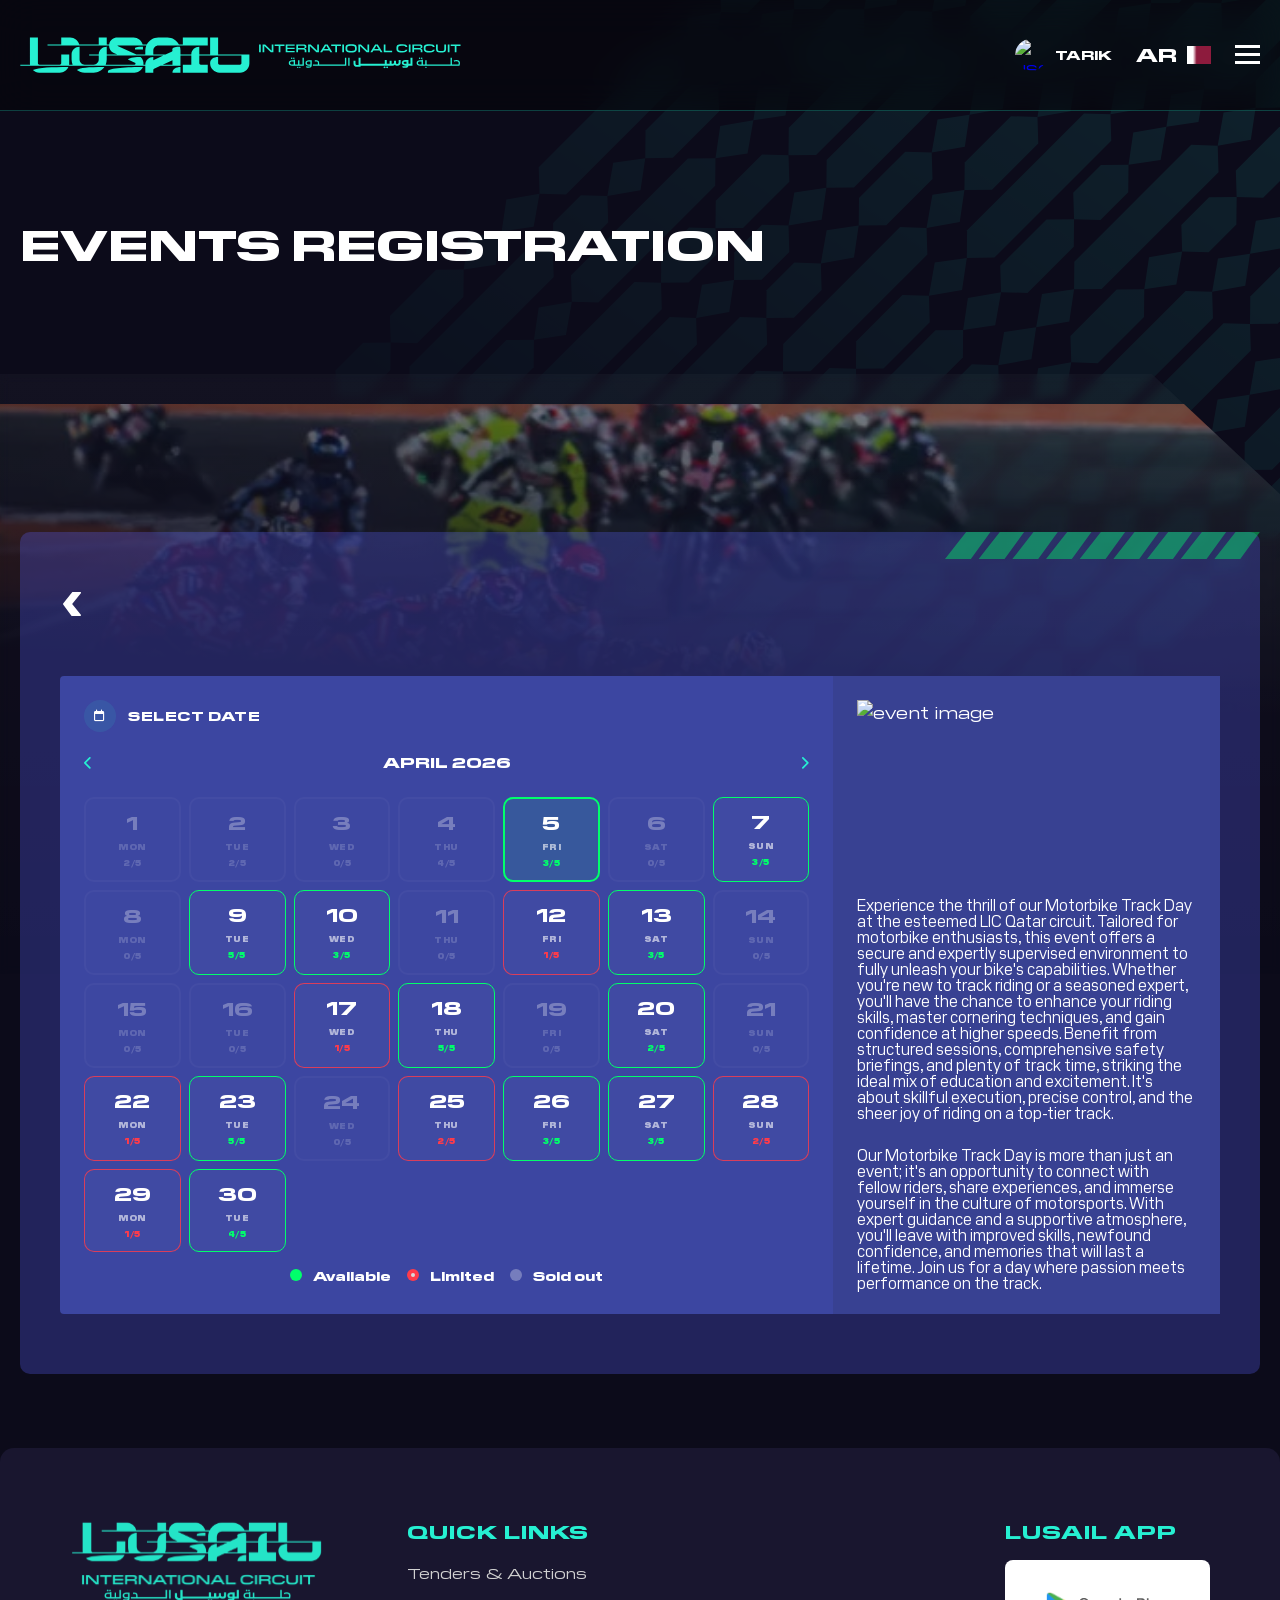
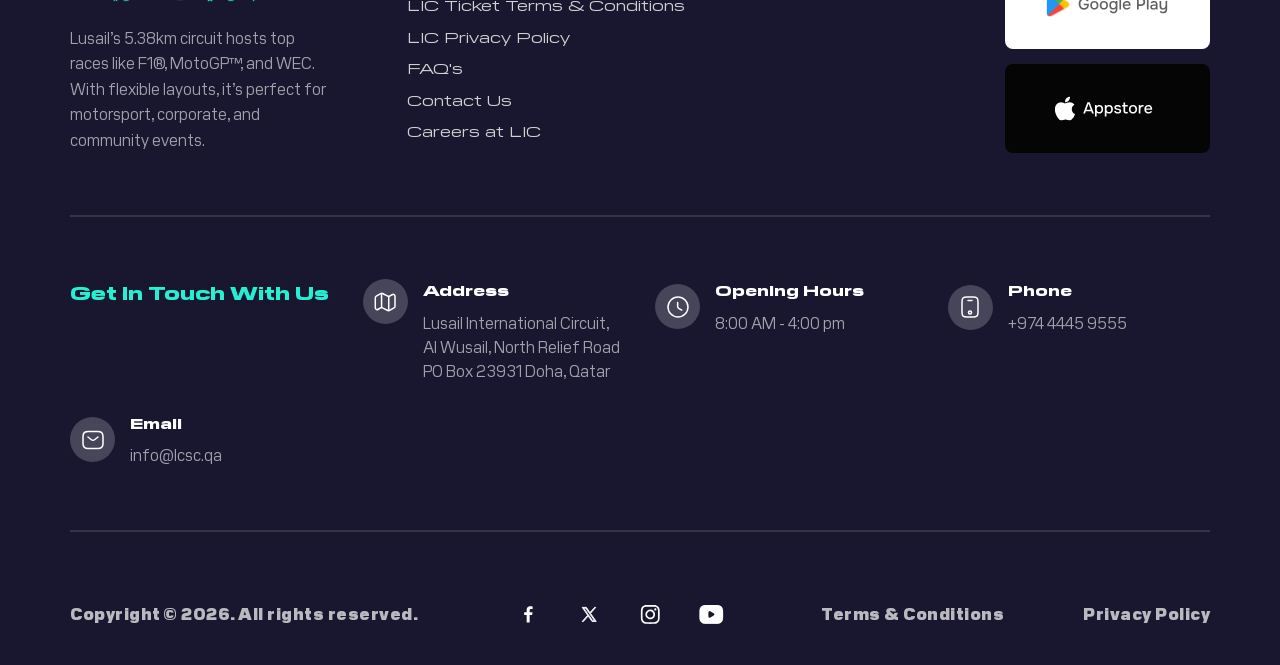
==== pages/calendar.html @ 148191df "Initial commit" ====
<!doctype html>
<html lang="en">
  <head>
    <meta charset="UTF-8" />
    <meta name="viewport" content="width=device-width, initial-scale=1.0" />
    <title>calendar</title>

    <link rel="icon" type="image/x-icon" href="../assets/images/favicon.png" />

    <link rel="stylesheet" href="../css/main.css" />
    <link rel="stylesheet" href="../css/pages/calendar.css" />
    <link rel="stylesheet" href="../assets/icons/css/all.min.css" />
  </head>

  <body class="home">
    <div id="header-container"></div>

    <section>
      <div class="bg-right-img">
        <div class="container">
          <h1>EVENTS REGISTRATION</h1>
        </div>
      </div>
    </section>

    <section class="main-section">
      <div class="racing-banner">
        <img src="../assets/images/hero-img-1.svg" alt="hero" />
      </div>

      <div class="container up-side">
        <section id="step-3" class="step-event active">
          <div class="card-base card-base-main">
            <img
              src="../assets/images/corner-arrow.svg"
              class="top-right"
              alt="arrow" />

            <!-- BACK -->
            <button
              class="back-nav"
              type="button"
              onclick="window.location.href = 'sessions.html'">
              <svg
                xmlns="http://www.w3.org/2000/svg"
                width="24"
                height="24"
                viewBox="0 0 24 24"
                fill="none">
                <path
                  d="M21 0.45C20.85 0.15 20.55 0 20.25 0H12.75C12.45 0 12.3 0.15 12.15 0.3L3.15 11.55C3 11.85 3 12.15 3.15 12.45L11.4 23.7C11.55 23.85 11.7 24 12 24H20.25C20.55 24 20.85 23.85 21 23.55C21 23.25 21 22.95 20.85 22.8L12.15 12L20.85 1.2C21 1.05 21 0.9 21 0.75V0.45Z"
                  fill="currentColor" />
              </svg>
              <span id="selectedEventTitleStep3Nav"></span>
            </button>

            <div class="lk-calendar-layout">
              <!-- LEFT SIDE -->
              <div class="lk-calendar-box">
                <div class="lk-header">
                  <div class="lk-select">
                    <div class="ik-icon">
                      <i class="fa-regular fa-calendar"></i>
                    </div>
                    <span>SELECT DATE</span>
                  </div>

                  <div class="lk-month">
                    <span class="lk-prev"
                      ><svg
                        xmlns="http://www.w3.org/2000/svg"
                        width="7"
                        height="12"
                        viewBox="0 0 7 12"
                        fill="none">
                        <path
                          d="M5.83325 10.834L0.833252 5.83398L5.83325 0.833984"
                          stroke="#26F0D2"
                          stroke-width="1.66667"
                          stroke-linecap="round"
                          stroke-linejoin="round" /></svg
                    ></span>
                    <h4>APRIL 2026</h4>
                    <span class="lk-next">
                      <svg
                        xmlns="http://www.w3.org/2000/svg"
                        width="7"
                        height="12"
                        viewBox="0 0 7 12"
                        fill="none">
                        <path
                          d="M0.833252 10.834L5.83325 5.83398L0.833252 0.833984"
                          stroke="#26F0D2"
                          stroke-width="1.66667"
                          stroke-linecap="round"
                          stroke-linejoin="round" />
                      </svg>
                    </span>
                  </div>
                </div>

                <!-- ============================= -->
                <!-- DAYS GRID (FIXED VERSION) -->
                <!-- ============================= -->
                <div class="lk-grid">
                  <!-- WEEK 1 -->
                  <div
                    class="lk-day lk-disabled"
                    data-date="1 MON"
                    onclick="goToSlot(this)"
                    >1<small>MON</small><span>2/5</span></div
                  >
                  <div
                    class="lk-day lk-disabled"
                    data-date="2 TUE"
                    onclick="goToSlot(this)"
                    >2<small>TUE</small><span>2/5</span></div
                  >
                  <div
                    class="lk-day lk-disabled"
                    data-date="3 WED"
                    onclick="goToSlot(this)"
                    >3<small>WED</small><span>0/5</span></div
                  >
                  <div
                    class="lk-day lk-disabled"
                    data-date="4 THU"
                    onclick="goToSlot(this)"
                    >4<small>THU</small><span>4/5</span></div
                  >

                  <div
                    class="lk-day lk-available lk-active"
                    data-date="5 FRI"
                    onclick="goToSlot(this)"
                    >5<small>FRI</small><span>3/5</span></div
                  >

                  <div
                    class="lk-day lk-disabled"
                    data-date="6 SAT"
                    onclick="goToSlot(this)"
                    >6<small>SAT</small><span>0/5</span></div
                  >
                  <div
                    class="lk-day lk-available"
                    data-date="7 SUN"
                    onclick="goToSlot(this)"
                    >7<small>SUN</small><span>3/5</span></div
                  >

                  <!-- WEEK 2 -->
                  <div
                    class="lk-day lk-disabled"
                    data-date="8 MON"
                    onclick="goToSlot(this)"
                    >8<small>MON</small><span>0/5</span></div
                  >
                  <div
                    class="lk-day lk-available"
                    data-date="9 TUE"
                    onclick="goToSlot(this)"
                    >9<small>TUE</small><span>5/5</span></div
                  >
                  <div
                    class="lk-day lk-available"
                    data-date="10 WED"
                    onclick="goToSlot(this)"
                    >10<small>WED</small><span>3/5</span></div
                  >
                  <div
                    class="lk-day lk-disabled"
                    data-date="11 THU"
                    onclick="goToSlot(this)"
                    >11<small>THU</small><span>0/5</span></div
                  >
                  <div
                    class="lk-day lk-limited"
                    data-date="12 FRI"
                    onclick="goToSlot(this)"
                    >12<small>FRI</small><span>1/5</span></div
                  >
                  <div
                    class="lk-day lk-available"
                    data-date="13 SAT"
                    onclick="goToSlot(this)"
                    >13<small>SAT</small><span>3/5</span></div
                  >
                  <div
                    class="lk-day lk-disabled"
                    data-date="14 SUN"
                    onclick="goToSlot(this)"
                    >14<small>SUN</small><span>0/5</span></div
                  >

                  <!-- WEEK 3 -->
                  <div
                    class="lk-day lk-disabled"
                    data-date="15 MON"
                    onclick="goToSlot(this)"
                    >15<small>MON</small><span>0/5</span></div
                  >
                  <div
                    class="lk-day lk-disabled"
                    data-date="16 TUE"
                    onclick="goToSlot(this)"
                    >16<small>TUE</small><span>0/5</span></div
                  >
                  <div
                    class="lk-day lk-limited"
                    data-date="17 WED"
                    onclick="goToSlot(this)"
                    >17<small>WED</small><span>1/5</span></div
                  >
                  <div
                    class="lk-day lk-available"
                    data-date="18 THU"
                    onclick="goToSlot(this)"
                    >18<small>THU</small><span>5/5</span></div
                  >
                  <div
                    class="lk-day lk-disabled"
                    data-date="19 FRI"
                    onclick="goToSlot(this)"
                    >19<small>FRI</small><span>0/5</span></div
                  >
                  <div
                    class="lk-day lk-available"
                    data-date="20 SAT"
                    onclick="goToSlot(this)"
                    >20<small>SAT</small><span>2/5</span></div
                  >
                  <div
                    class="lk-day lk-disabled"
                    data-date="21 SUN"
                    onclick="goToSlot(this)"
                    >21<small>SUN</small><span>0/5</span></div
                  >

                  <!-- WEEK 4 -->
                  <div
                    class="lk-day lk-limited"
                    data-date="22 MON"
                    onclick="goToSlot(this)"
                    >22<small>MON</small><span>1/5</span></div
                  >
                  <div
                    class="lk-day lk-available"
                    data-date="23 TUE"
                    onclick="goToSlot(this)"
                    >23<small>TUE</small><span>5/5</span></div
                  >
                  <div
                    class="lk-day lk-disabled"
                    data-date="24 WED"
                    onclick="goToSlot(this)"
                    >24<small>WED</small><span>0/5</span></div
                  >
                  <div
                    class="lk-day lk-limited"
                    data-date="25 THU"
                    onclick="goToSlot(this)"
                    >25<small>THU</small><span>2/5</span></div
                  >
                  <div
                    class="lk-day lk-available"
                    data-date="26 FRI"
                    onclick="goToSlot(this)"
                    >26<small>FRI</small><span>3/5</span></div
                  >
                  <div
                    class="lk-day lk-available"
                    data-date="27 SAT"
                    onclick="goToSlot(this)"
                    >27<small>SAT</small><span>3/5</span></div
                  >
                  <div
                    class="lk-day lk-limited"
                    data-date="28 SUN"
                    onclick="goToSlot(this)"
                    >28<small>SUN</small><span>2/5</span></div
                  >

                  <!-- WEEK 5 -->
                  <div
                    class="lk-day lk-limited"
                    data-date="29 MON"
                    onclick="goToSlot(this)"
                    >29<small>MON</small><span>1/5</span></div
                  >
                  <div
                    class="lk-day lk-available"
                    data-date="30 TUE"
                    onclick="goToSlot(this)"
                    >30<small>TUE</small><span>4/5</span></div
                  >
                </div>
                <div class="lk-legend">
                  <span><i class="lk-dot lk-green"></i> Available</span>
                  <span><i class="lk-dot lk-red"></i> Limited</span>
                  <span><i class="lk-dot lk-gray"></i> Sold out</span>
                </div>
              </div>

              <!-- RIGHT SIDE -->
              <div class="lk-sidebar-info">
                <div class="idk-img">
                  <img id="selectedEventImgStep3" src="" alt="event image" />
                </div>

                <h3 id="selectedEventTitleStep3"></h3>

                <p>
                  Experience the thrill of our Motorbike Track Day at the
                  esteemed LIC Qatar circuit. Tailored for motorbike
                  enthusiasts, this event offers a secure and expertly
                  supervised environment to fully unleash your bike's
                  capabilities. Whether you're new to track riding or a seasoned
                  expert, you'll have the chance to enhance your riding skills,
                  master cornering techniques, and gain confidence at higher
                  speeds. Benefit from structured sessions, comprehensive safety
                  briefings, and plenty of track time, striking the ideal mix of
                  education and excitement. It's about skillful execution,
                  precise control, and the sheer joy of riding on a top-tier
                  track.
                </p>
                <br />
                <p>
                  Our Motorbike Track Day is more than just an event; it's an
                  opportunity to connect with fellow riders, share experiences,
                  and immerse yourself in the culture of motorsports. With
                  expert guidance and a supportive atmosphere, you'll leave with
                  improved skills, newfound confidence, and memories that will
                  last a lifetime. Join us for a day where passion meets
                  performance on the track.
                </p>
              </div>
            </div>
          </div>
        </section>
      </div>
    </section>

    <div id="footer-container"></div>

    <script src="../js/main.js"></script>
    <script src="../js/components/stepform.js"></script>
  </body>
</html>
---- css/main.css ----
@import url("../css/components/header.css");
@import url("../css/components/button.css");
@import url("../css/components/footer.css");
@import url("../css/pages/login.css");
@import url("../css/pages/register.css");
@import url("../css/pages/support.css");
@import url("../css/pages/forgot-password.css");

/* =============================
   RESET
============================= */
*,
*::before,
*::after {
  margin: 0;
  padding: 0;
  box-sizing: border-box;
}

/* =============================
   ROOT VARIABLES
============================= */
:root {
  /* Colors */
  --color-primary: #26f0d2;
  --color-primary-hover: #26f0d240;
  --color-bg: #0c0b1a;
  --color-white: #ffffff;
  /* Fonts */
  --font-main: "Arial", sans-serif;
  /* Spacing */
  --spacing-xs: 4px;
  --spacing-sm: 8px;
  --spacing-md: 15px;
  --spacing-lg: 20px;
  --spacing-xl: 32px;
  /* Borders */
  --border-radius: 3px;
  /* Direction */
  --direction: ltr;
  --text-align: left;
}

::selection {
  background: var(--color-primary);
  color: var(--color-white);
}

/* =============================
   RTL SUPPORT
============================= */
[dir="rtl"] {
  --direction: rtl;
  --text-align: right;
}

/* =============================
   FONTS
============================= */
/* Pilat Extended Fonts */
@font-face {
  font-family: "Pilat Extended";
  src:
    url("../assets/fonts/PilatExtended-Thin.woff2") format("woff2"),
    url("../assets/fonts/PilatExtended-Thin.woff") format("woff"),
    url("../assets/fonts/PilatExtended-Thin.ttf") format("truetype");
  font-weight: 100;
  font-style: normal;
  font-display: swap;
}

@font-face {
  font-family: "Pilat Extended";
  src:
    url("../assets/fonts/PilatExtended-Light.woff2") format("woff2"),
    url("../assets/fonts/PilatExtended-Light.woff") format("woff"),
    url("../assets/fonts/PilatExtended-Light.ttf") format("truetype");
  font-weight: 300;
  font-style: normal;
  font-display: swap;
}

@font-face {
  font-family: "Pilat Extended";
  src:
    url("../assets/fonts/PilatExtended-Regular.woff2") format("woff2"),
    url("../assets/fonts/PilatExtended-Regular.woff") format("woff"),
    url("../assets/fonts/PilatExtended-Regular.ttf") format("truetype");
  font-weight: 400;
  font-style: normal;
  font-display: swap;
}

@font-face {
  font-family: "Pilat Extended";
  src:
    url("../assets/fonts/PilatExtended-DemiBold.woff2") format("woff2"),
    url("../assets/fonts/PilatExtended-DemiBold.woff") format("woff"),
    url("../assets/fonts/PilatExtended-DemiBold.ttf") format("truetype");
  font-weight: 600;
  font-style: normal;
  font-display: swap;
}

@font-face {
  font-family: "Pilat Extended";
  src:
    url("../assets/fonts/PilatExtended-Bold.woff2") format("woff2"),
    url("../assets/fonts/PilatExtended-Bold.woff") format("woff"),
    url("../assets/fonts/PilatExtended-Bold.ttf") format("truetype");
  font-weight: 700;
  font-style: normal;
  font-display: swap;
}

@font-face {
  font-family: "Pilat Extended";
  src:
    url("../assets/fonts/PilatExtended-Heavy.woff2") format("woff2"),
    url("../assets/fonts/PilatExtended-Heavy.woff") format("woff"),
    url("../assets/fonts/PilatExtended-Heavy.ttf") format("truetype");
  font-weight: 900;
  font-style: normal;
  font-display: swap;
}

/* Pilat Fonts */
@font-face {
  font-family: "Pilat";
  src:
    url("../assets/fonts/Pilat-Thin.woff2") format("woff2"),
    url("../assets/fonts/Pilat-Thin.woff") format("woff"),
    url("../assets/fonts/Pilat-Thin.ttf") format("truetype");
  font-weight: 100;
  font-style: normal;
  font-display: swap;
}

@font-face {
  font-family: "Pilat";
  src:
    url("../assets/fonts/Pilat-Regular.woff2") format("woff2"),
    url("../assets/fonts/Pilat-Regular.woff") format("woff"),
    url("../assets/fonts/Pilat-Regular.ttf") format("truetype");
  font-weight: 400;
  font-style: normal;
  font-display: swap;
}

@font-face {
  font-family: "Pilat";
  src:
    url("../assets/fonts/Pilat-DemiBold.woff2") format("woff2"),
    url("../assets/fonts/Pilat-DemiBold.woff") format("woff"),
    url("../assets/fonts/Pilat-DemiBold.ttf") format("truetype");
  font-weight: 600;
  font-style: normal;
  font-display: swap;
}

@font-face {
  font-family: "Pilat";
  src:
    url("../assets/fonts/Pilat-Bold.woff2") format("woff2"),
    url("../assets/fonts/Pilat-Bold.woff") format("woff"),
    url("../assets/fonts/Pilat-Bold.ttf") format("truetype");
  font-weight: 700;
  font-style: normal;
  font-display: swap;
}

@font-face {
  font-family: "Pilat";
  src:
    url("../assets/fonts/Pilat-Black.woff2") format("woff2"),
    url("../assets/fonts/Pilat-Black.woff") format("woff"),
    url("../assets/fonts/Pilat-Black.ttf") format("truetype");
  font-weight: 900;
  font-style: normal;
  font-display: swap;
}

/* 29LT Bukra Fonts */
@font-face {
  font-family: "29LT Bukra";
  src:
    url("../assets/fonts/29LTBukra-Regular.woff2") format("woff2"),
    url("../assets/fonts/29LTBukra-Regular.woff") format("woff"),
    url("../assets/fonts/29LTBukra-Regular.ttf") format("truetype");
  font-weight: 400;
  font-style: normal;
  font-display: swap;
}

@font-face {
  font-family: "29LT Bukra";
  src:
    url("../assets/fonts/29LTBukra-Bold.woff2") format("woff2"),
    url("../assets/fonts/29LTBukra-Bold.woff") format("woff"),
    url("../assets/fonts/29LTBukra-Bold.ttf") format("truetype");
  font-weight: 700;
  font-style: normal;
  font-display: swap;
}

/* =============================
   BASE STYLES
============================= */
body {
  background-color: var(--color-bg);
  color: var(--color-white);
  font-family: "Pilat Extended", "Pilat", "29LT Bukra", var(--font-main);
  direction: var(--direction);
  text-align: var(--text-align);
  line-height: 1.6;
}

h1,
h2,
h3,
h4,
h5,
h6 {
  font-family: "Pilat Extended", "Pilat", var(--font-main);
  font-weight: 700;
  color: var(--color-white);
}

a {
  text-decoration: none;
  transition: color 0.3s;
}

ul,
ol {
  list-style: none;
}

select,
textarea,
input {
  border: none;
  outline: none;
  font-family: "Pilat", var(--font-main);
}

button {
  font-family: "Pilat Extended", "Pilat", var(--font-main);
  border: none;
  background: transparent;
}

img {
  display: block;
  object-fit: cover;
  width: 100%;
}

.container {
  max-width: 1440px;
  margin: 0 auto;
  width: 100%;
  padding: 0 20px;
}

/* =========================
   HERO SECTION
========================= */
.bg-right-img {
  background-image: url("../assets/images/frame-2.svg");
  background-repeat: no-repeat;
  background-position: top right;
  background-size: contain;
  width: 100%;
  height: 700px;
  position: relative;
}

.bg-right-img .container {
  position: relative;
  height: 100%;
}

.bg-right-img .container h1 {
  font-size: 42px;
  font-weight: 900;
  color: var(--color-white);
  text-transform: uppercase;
  position: absolute;
  top: 30%;
  max-width: 1000px;
}

/* =========================
   MAIN SECTION & BANNER
========================= */
.main-section {
  margin-top: -326px;
}

/* =========================

RACING BANNER

========================= */
.racing-banner {
  position: relative;
  background: linear-gradient(180deg,
      rgba(255, 255, 255, 0.03) 0%,
      rgba(255, 255, 255, 0) 100%);
  backdrop-filter: blur(5px);
  height: 600px;
  padding: 30px 0 0 0;
  clip-path: polygon(90% 0, 100% 20%, 100% 60%, 100% 100%, 0 100%, 0% 60%, 0 0);
  overflow: hidden;
}

.racing-banner img {
  width: 100%;
  height: 100%;
  object-fit: cover;
  display: block;
}

.container.up-side {
  margin-top: -490px;
  position: relative;
  z-index: 10;
}

/* =========================
   base CARD (Glassmorphism)
========================= */
.card-base {
  background: #5c61fa33;
  border-radius: 10px;
  padding: 60px 40px;
  margin: 48px 0 74px 0;
}

.card-base h2 {
  font-size: 32px;
  font-weight: 800;
  line-height: 40px;
  text-transform: uppercase;
  margin: 0 0 12px 0;
  letter-spacing: 1px;
}

.card-base p {
  font-size: 18px;
  font-weight: 400;
  line-height: 26px;
  color: #ffffff;
  opacity: 70%;
  font-family: "Pilat", sans-serif;
}

.submission-form {
  margin: 14px 0 11px 0;
}

.form-grid {
  display: grid;
  grid-template-columns: repeat(1, 1fr);
  gap: 16px;
}

.form-grid-2 {
  gap: 40px 16px !important;
}

.form-group {
  display: flex;
  flex-direction: column;
  gap: 12px;
  width: -webkit-fill-available;
}

label {
  text-align: start;
  font-size: 16px;
  line-height: 20px;
  font-weight: 400;
  color: #f5f5f5;
  font-family: "Pilat", var(--font-main);
}

.form-grid-3 .select-trigger,
.phone-input-group input,
.form-group input {
  background-color: #32335a;
  padding: 16px;
  color: var(--color-white);
  font-size: 16px;
  font-weight: 400;
  line-height: 20px;
  width: 100%;
  border: 1px solid transparent;
  min-height: 54px;
  max-height: 54px;
  height: 54px;
}

.form-grid-3 .select-trigger {
  justify-content: space-between;
}

.form-grid-3 i {
  color: var(--color-primary);
  font-size: 18px;
}

.select-trigger span {
  color: #adadbc;
}

.custom-select.has-value .prefix-text {
  color: var(--color-white);
}

.form-group input:focus {
  outline: none !important;
  border-color: #01ff6a;
}

.phone-input-group {
  display: flex;
  overflow: hidden;
  border: 1px solid transparent;
  background-color: #32335a;
  transition: border-color 0.3s;
  min-height: 54px;
  max-height: 54px;
  height: 54px;
}

.password-wrapper {
  position: relative;
  display: flex;
  align-items: center;
}

.number-wrapper input,
.password-wrapper input {
  width: 100%;
  padding-right: 40px;
}

.number-wrapper {
  position: relative;
  flex: 1;
}

.toggle-phone {
  position: absolute;
  right: 16px;
  top: 50%;
  transform: translateY(-50%);
  cursor: pointer;
  color: #17ac66;
  font-size: 18px;
}

.toggle-phone,
.toggle-password {
  position: absolute;
  right: 16px;
  font-size: 18px;
  cursor: pointer;
}

.phone-input-group input {
  padding-left: 4px !important;
}

.phone-input-group:focus-within {
  border-color: #01ff6a;
}

.phone-input-group input {
  border: none;
}

.custom-select {
  position: relative;
  background: #ffffff33;
  border-radius: 4px;
  display: flex;
  margin: 7px 16px 7px 8px;
}

.prefix-flag img {
  width: 24px;
  height: 18px;
  display: block;
  border: 1px solid #cecece;
}

.select-trigger {
  font-size: 16px;
  font-weight: 400;
  line-height: 20px;
  padding: 10px 16px;
  color: var(--color-white);
  display: flex;
  align-items: center;
  gap: 14px;
  width: 100%;
  pointer-events: none;
  font-family: "Pilat", var(--font-main);
}

.chevron {
  width: 12px;
  height: 12px;
  stroke: #a0a0ab;
  stroke-width: 3;
  transition:
    transform 0.3s ease,
    stroke 0.3s ease;
}

.custom-select.focus .chevron {
  transform: rotate(180deg);
  stroke: #00ffcc;
}

.custom-select select {
  position: absolute;
  top: 0;
  left: 0;
  width: 100%;
  height: 100%;
  opacity: 0;
  cursor: pointer;
  z-index: 2;
}

.phone-input-group input:focus {
  outline: none;
}

.form-group input::placeholder {
  color: #adadbc;
}

.forgot-link {
  font-size: 16px;
  font-weight: 400;
  line-height: 22px;
  color: var(--color-primary);
  font-family: "Pilat", sans-serif;
  transition: all 0.3s ease;
  width: fit-content;
}

.forgot-link:hover {
  text-decoration: underline;
}

.signup-text {
  margin: 29px 0 0 0;
  text-align: center;
  font-size: 16px;
  font-weight: 400;
  line-height: 20px;
  letter-spacing: 0.6%;
  color: #ffffff;
  font-family: "Pilat", sans-serif;
}

.signup-text a {
  font-weight: 800;
  color: var(--color-primary);
  letter-spacing: 0.6%;
  text-decoration: underline;
  transition: all 0.3s ease;
}

input.error {
  border: 1px solid red !important;
  box-shadow: 0 0 0 2px rgba(255, 0, 0, 0.15);
}

.flex-main {
  display: flex;
  width: 100%;
  gap: 16px;
  align-items: end;
}

.form-grid-3 .custom-select {
  margin: 0;
}

/* Radio Group */
.radio-group {
  display: flex;
  align-items: center;
  gap: 16px;
  color: #fff;
}

.radio-item {
  display: flex;
  align-items: center;
  gap: 8px;
  cursor: pointer;
  font-size: 16px;
  font-weight: 400;
}

.radio-item input {
  display: none;
}

/* Custom Radio */
.custom-radio {
  width: 18px;
  height: 18px;
  border: 1.5px solid #00e6b8;
  border-radius: 50%;
  position: relative;
}

.radio-item input:checked+.custom-radio::after {
  content: "";
  width: 10px;
  height: 10px;
  background: #00e6b8;
  border-radius: 50%;
  position: absolute;
  top: 50%;
  left: 50%;
  transform: translate(-50%, -50%);
}

.or-text {
  color: var(--color-white);
  font-size: 16px;
  font-family: "Pilat", var(--font-main);
}

.card-base-main {
  position: relative;
  background: #5c61fa4a !important;
}

/* Step Control */
.step-event {
  display: none;
  animation: fadeIn 0.4s ease;
}

.step-event.active {
  display: block;
}

@keyframes fadeIn {
  from {
    opacity: 0;
    transform: translateY(10px);
  }

  to {
    opacity: 1;
    transform: translateY(0);
  }
}

.back-nav {
  display: flex;
  align-items: center;
  gap: 16px;
  font-size: 32px;
  color: #ffffff;
  font-weight: 800;
  transition: all 0.3s ease;
  cursor: pointer;
}

.event-info .cyan-text {
  font-size: 16px;
  font-weight: 800;
  letter-spacing: 0.9%;
  color: var(--color-primary);
  opacity: unset;
}

.event-info .btn-container {
  margin: 16px 0 0 0;
}



/* STEP 1 */
.tabs {
  border-bottom: 1px solid #ffffff1a;
  margin: 36px 0 48px 0;
  width: 84%;
}

.tab-btn {
  display: inline-flex;
  align-items: center;
  gap: 8px;
  font-size: 16px;
  font-weight: 800;
  color: #ffffffcc;
  line-height: 16px;
  padding: 8px 20px;
  cursor: pointer;
}

.tab-btn.active {
  color: #26f0d2;
  border-bottom: 2px solid #26f0d2;
}

.event-grid-main {
  display: grid;
  grid-template-columns: repeat(auto-fit, minmax(400px, 1fr));
  gap: 48px 30px;
}

.event-grid-main[hidden] {
  display: none !important;
}

.event-item-card {
  border-radius: 3px;
  overflow: hidden;
  position: relative;
  height: 350px;
}

.event-img {
  height: 100%;
  background-size: cover;
  background-position: center;
  position: relative;
}

/* 🔥 Gradient overlay */
.event-img::after {
  content: "";
  position: absolute;
  inset: 0;
  background: linear-gradient(180.2deg,
      rgba(0, 0, 0, 0) 35.41%,
      rgba(0, 0, 0, 0.9) 75.55%);
  pointer-events: none;
}

.event-info {
  position: absolute;
  bottom: 0;
  left: 0;
  right: 0;
  z-index: 2;
  padding: 0 24px 24px 24px;
}

.step-event h3 {
  font-size: 24px;
  font-weight: 800;
  color: #ffffff;
  margin: 0 0 24px 0;
  letter-spacing: 0.6px;
  font-family: "Pilat", var(--font-main);
}
.top-right {
    width: max-content;
    position: absolute;
    top: 0;
    right: 0;
}

/* MODAL */
.modal-overlay {
  position: fixed;
  top: 0;
  left: 0;
  width: 100%;
  height: 100%;
  background: rgba(0, 0, 0, 0.85);
  display: none;
  align-items: center;
  justify-content: center;
  z-index: 999;
}

.modal-content {
  background: #252a50;
  padding: 40px;
  border-radius: 20px;
  text-align: center;
  max-width: 450px;
  position: relative;
}

/* =========================
   RESPONSIVE QUERIES
========================= */
@media (max-width: 1024px) {
  .container {
    padding: 0 30px;
  }

  .login-card {
    padding: 30px;
  }
}

@media (max-width: 768px) {
  .event-grid-main {
    grid-template-columns: repeat(1, 1fr);
  }

  .container.up-side {
    margin-top: -300px;
  }

  .bg-right-img .container h1 {
    font-size: 30px;
    top: 50%;
  }

  .step-event h3,
  .back-nav,
  .card-base h2 {
    font-size: 30px;
  }

  .bg-right-img {
    height: 320px;
  }

  .main-section {
    margin-top: -60px;
  }

  .racing-banner {
    height: 350px;
  }

  .login-card {
    width: 90%;
  }

  .hero-img-wrapper {
    margin-top: 40px;
  }

  .back-nav svg {
    height: 18px;
    width: 18px;
  }

  .flex-main {
    flex-direction: column;
  }
}

@media (max-width: 600px) {
  .container {
    padding: 0 20px;
  }

  .bg-right-img .container h1 {
    font-size: 20px;
    width: 90%;
  }

  .step-event h3,
  .back-nav {
    font-size: 20px;
  }

  .main-section {
    margin-top: -80px;
  }

  .card-base {
    padding: 30px;
  }

  .card-base h2 {
    font-size: 20px;
    line-height: 26px;
  }

  .tabs {
    width: 100%;
  }

  .card-base p {
    font-size: 16px;
  }

  .select-trigger {
    padding: 10px;
  }
}

@media (max-width: 360px) {
  .card-base {
    padding: 30px 20px;
  }

  .tab-btn {
    font-size: 14px;
  }

  .event-info {
    padding: 0 15px 15px 15px;
  }

  .event-info .btn-container {
    width: 200px;
  }
}
---- css/pages/calendar.css ----
.lk-calendar-layout {
  display: grid;
  grid-template-columns: 2fr 1fr;
  margin-top: 60px;
  background: #3c46a1;
  border-radius: 4px;
}
.lk-calendar-box {
  padding: 24px;
}
.lk-select {
  display: flex;
  align-items: center;
  gap: 12px;
  font-size: 12px;
  color: #ffffff;
  font-weight: 800;
  line-height: 16px;
  letter-spacing: 0.6px;
}

.lk-month h4 {
  font-weight: 800;
  font-size: 14px;
  line-height: 20px;
  color: var(--color-white);
}

.ik-icon {
  height: 32px;
  width: 32px;
  background: #26f0d21a;
  border-radius: 50%;
  display: flex;
  align-items: center;
  justify-content: center;
}

.lk-month {
  display: flex;
  justify-content: space-between;
  align-items: center;
  margin: 16px 0;
}

.lk-month span {
  cursor: pointer;
  color: #6ce4ff;
  font-size: 18px;
}

.lk-grid {
  margin-top: 20px;
  display: grid;
  grid-template-columns: repeat(7, 1fr);
  gap: 8px;
}

.lk-day {
  display: flex;
  flex-direction: column;
  gap: 3px;
  padding: 10px;
  border-radius: 10px;
  text-align: center;
  cursor: pointer;
  border: 2px solid #ffffff1a;
  background: #404aa3;
  font-size: 18px;
  font-weight: 800;
  line-height: 28px;
  color: #ffffff;
}

.lk-day span,
.lk-day small {
  font-weight: 800;
  font-size: 9px;
  line-height: 13.5px;
  letter-spacing: 0.45px;
  text-align: center;
  font-family: "Pilat", var(--font-main);
  color: #ffffff99;
}

.lk-available {
  border: 1px solid #01ff6b !important;
}

.lk-available span {
  color: #00ff6b;
}

.lk-limited {
  border: 1px solid #ff3b4acc;
}

.lk-limited span {
  color: #ff3b4a;
}

.lk-disabled {
  opacity: 0.3;
  cursor: not-allowed;
}

.lk-active {
  border-width: 2px !important;
}

.lk-available.lk-active {
  background-color: #37589c;
}

.lk-available.lk-active {
  background-color: #37589c;
}

.lk-limited.lk-active {
  background-color: #ff3b4a10;
}

.lk-sidebar-info {
  background: #384192;
  padding: 24px;
}

.idk-img {
  height: 172px;
}

/* LEGEND */
.lk-legend {
  margin-top: 16px;
  display: flex;
  gap: 16px;
  font-size: 12px;
  justify-content: center;
  font-weight: 800;
  line-height: 16px;
  color: #ffffff;
}

.lk-dot {
  width: 12px;
  height: 12px;
  display: inline-block;
  border-radius: 50%;
  margin-right: 8px;
}

.lk-green {
  background: #00ff6b;
}

.lk-red {
  background: #ff3b4a;
  position: relative;
}

.lk-red::after {
  content: "";
  position: absolute;
  width: 4px;
  height: 4px;
  background: #d9d9d9;
  border-radius: 50%;
  top: 50%;
  left: 50%;
  transform: translate(-50%, -50%);
}

.lk-gray {
  background: #ffffff4d;
}

.lk-sidebar-info img {
  width: 100%;
  height: 100%;
}

.lk-sidebar-info h3 {
  color: #26F0D2;
  margin: 24px 0 16px 0;
  font-family: "Pilat", var(--font-main);
  font-weight: 800;
  font-size: 24px;
  line-height: 24px;
  letter-spacing: 0.3px;
}

.lk-sidebar-info p {
  font-family: "Pilat", var(--font-main);
  font-weight: 400;
  font-size: 16px;
  line-height: 1.2;
  line-height: 100%;
  color: #FFFFFF;
  opacity: unset;
}

/* RESPONSIVE */
@media (max-width: 992px) {
  .lk-calendar-layout {
    grid-template-columns: 1fr;
  }
}

@media (max-width: 600px) {
  .lk-grid {
    grid-template-columns: repeat(4, 1fr);
  }
}
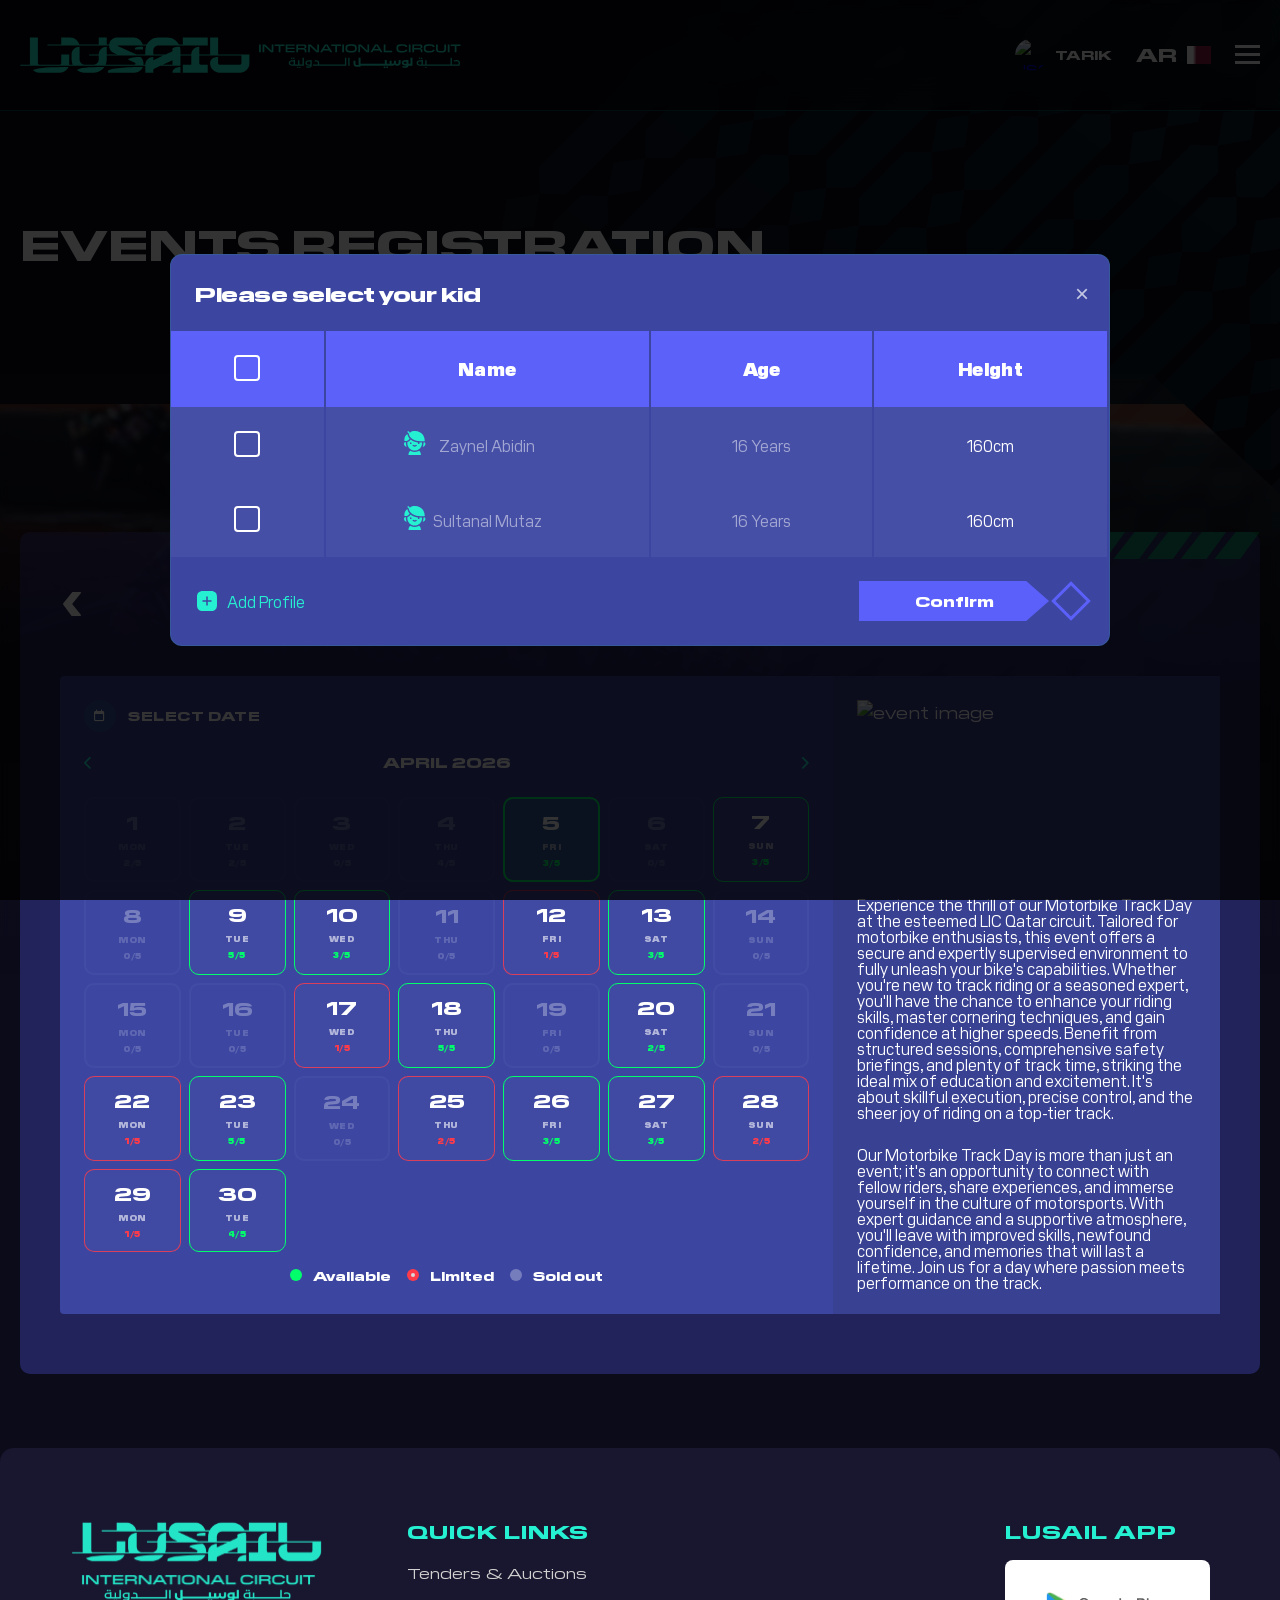
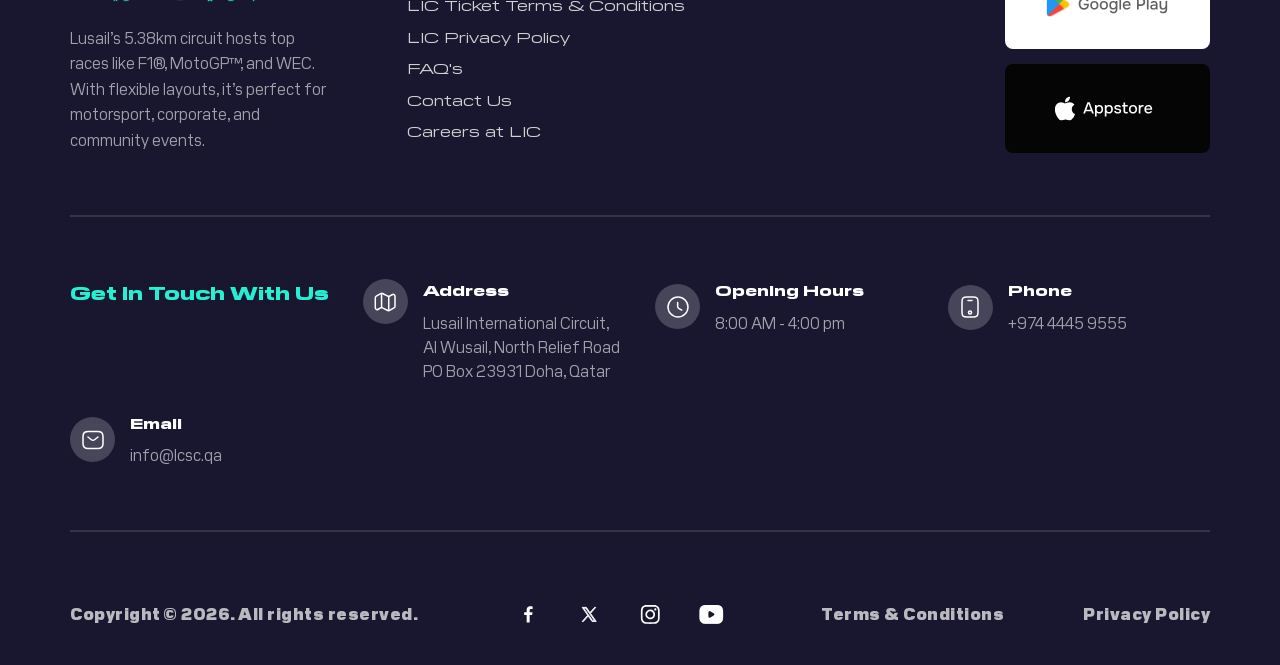
==== commit 967dfd9f: "add new popups" ====
--- a/pages/calendar.html
+++ b/pages/calendar.html
@@ -1,349 +1,300 @@
 <!doctype html>
 <html lang="en">
-  <head>
-    <meta charset="UTF-8" />
-    <meta name="viewport" content="width=device-width, initial-scale=1.0" />
-    <title>calendar</title>
-
-    <link rel="icon" type="image/x-icon" href="../assets/images/favicon.png" />
-
-    <link rel="stylesheet" href="../css/main.css" />
-    <link rel="stylesheet" href="../css/pages/calendar.css" />
-    <link rel="stylesheet" href="../assets/icons/css/all.min.css" />
-  </head>
-
-  <body class="home">
-    <div id="header-container"></div>
-
-    <section>
-      <div class="bg-right-img">
-        <div class="container">
-          <h1>EVENTS REGISTRATION</h1>
+
+<head>
+  <meta charset="UTF-8" />
+  <meta name="viewport" content="width=device-width, initial-scale=1.0" />
+  <title>calendar</title>
+
+  <link rel="icon" type="image/x-icon" href="../assets/images/favicon.png" />
+
+  <link rel="stylesheet" href="../css/main.css" />
+  <link rel="stylesheet" href="../css/pages/calendar.css" />
+  <link rel="stylesheet" href="../assets/icons/css/all.min.css" />
+</head>
+
+<body class="home">
+  <div id="header-container"></div>
+
+  <section>
+    <div class="bg-right-img">
+      <div class="container">
+        <h1>EVENTS REGISTRATION</h1>
+      </div>
+    </div>
+  </section>
+
+  <section class="main-section">
+    <div class="racing-banner">
+      <img src="../assets/images/hero-img-1.svg" alt="hero" />
+    </div>
+
+    <div class="container up-side">
+      <section id="step-3" class="step-event active">
+        <div class="card-base card-base-main">
+          <img src="../assets/images/corner-arrow.svg" class="top-right" alt="arrow" />
+
+          <!-- BACK -->
+          <button class="back-nav" type="button" onclick="window.location.href = 'sessions.html'">
+            <svg xmlns="http://www.w3.org/2000/svg" width="24" height="24" viewBox="0 0 24 24" fill="none">
+              <path
+                d="M21 0.45C20.85 0.15 20.55 0 20.25 0H12.75C12.45 0 12.3 0.15 12.15 0.3L3.15 11.55C3 11.85 3 12.15 3.15 12.45L11.4 23.7C11.55 23.85 11.7 24 12 24H20.25C20.55 24 20.85 23.85 21 23.55C21 23.25 21 22.95 20.85 22.8L12.15 12L20.85 1.2C21 1.05 21 0.9 21 0.75V0.45Z"
+                fill="currentColor" />
+            </svg>
+            <span id="selectedEventTitleStep3Nav"></span>
+          </button>
+
+          <div class="lk-calendar-layout">
+            <!-- LEFT SIDE -->
+            <div class="lk-calendar-box">
+              <div class="lk-header">
+                <div class="lk-select">
+                  <div class="ik-icon">
+                    <i class="fa-regular fa-calendar"></i>
+                  </div>
+                  <span>SELECT DATE</span>
+                </div>
+
+                <div class="lk-month">
+                  <span class="lk-prev"><svg xmlns="http://www.w3.org/2000/svg" width="7" height="12" viewBox="0 0 7 12"
+                      fill="none">
+                      <path d="M5.83325 10.834L0.833252 5.83398L5.83325 0.833984" stroke="#26F0D2"
+                        stroke-width="1.66667" stroke-linecap="round" stroke-linejoin="round" />
+                    </svg></span>
+                  <h4>APRIL 2026</h4>
+                  <span class="lk-next">
+                    <svg xmlns="http://www.w3.org/2000/svg" width="7" height="12" viewBox="0 0 7 12" fill="none">
+                      <path d="M0.833252 10.834L5.83325 5.83398L0.833252 0.833984" stroke="#26F0D2"
+                        stroke-width="1.66667" stroke-linecap="round" stroke-linejoin="round" />
+                    </svg>
+                  </span>
+                </div>
+              </div>
+
+              <!-- ============================= -->
+              <!-- DAYS GRID (FIXED VERSION) -->
+              <!-- ============================= -->
+              <div class="lk-grid">
+                <!-- WEEK 1 -->
+                <div class="lk-day lk-disabled" data-date="1 MON" onclick="goToSlot(this)">
+                  1<small>MON</small><span>2/5</span></div>
+                <div class="lk-day lk-disabled" data-date="2 TUE" onclick="goToSlot(this)">
+                  2<small>TUE</small><span>2/5</span></div>
+                <div class="lk-day lk-disabled" data-date="3 WED" onclick="goToSlot(this)">
+                  3<small>WED</small><span>0/5</span></div>
+                <div class="lk-day lk-disabled" data-date="4 THU" onclick="goToSlot(this)">
+                  4<small>THU</small><span>4/5</span></div>
+
+                <div class="lk-day lk-available lk-active" data-date="5 FRI" onclick="goToSlot(this)">
+                  5<small>FRI</small><span>3/5</span></div>
+
+                <div class="lk-day lk-disabled" data-date="6 SAT" onclick="goToSlot(this)">
+                  6<small>SAT</small><span>0/5</span></div>
+                <div class="lk-day lk-available" data-date="7 SUN" onclick="goToSlot(this)">
+                  7<small>SUN</small><span>3/5</span></div>
+
+                <!-- WEEK 2 -->
+                <div class="lk-day lk-disabled" data-date="8 MON" onclick="goToSlot(this)">
+                  8<small>MON</small><span>0/5</span></div>
+                <div class="lk-day lk-available" data-date="9 TUE" onclick="goToSlot(this)">
+                  9<small>TUE</small><span>5/5</span></div>
+                <div class="lk-day lk-available" data-date="10 WED" onclick="goToSlot(this)">
+                  10<small>WED</small><span>3/5</span></div>
+                <div class="lk-day lk-disabled" data-date="11 THU" onclick="goToSlot(this)">
+                  11<small>THU</small><span>0/5</span></div>
+                <div class="lk-day lk-limited" data-date="12 FRI" onclick="goToSlot(this)">
+                  12<small>FRI</small><span>1/5</span></div>
+                <div class="lk-day lk-available" data-date="13 SAT" onclick="goToSlot(this)">
+                  13<small>SAT</small><span>3/5</span></div>
+                <div class="lk-day lk-disabled" data-date="14 SUN" onclick="goToSlot(this)">
+                  14<small>SUN</small><span>0/5</span></div>
+
+                <!-- WEEK 3 -->
+                <div class="lk-day lk-disabled" data-date="15 MON" onclick="goToSlot(this)">
+                  15<small>MON</small><span>0/5</span></div>
+                <div class="lk-day lk-disabled" data-date="16 TUE" onclick="goToSlot(this)">
+                  16<small>TUE</small><span>0/5</span></div>
+                <div class="lk-day lk-limited" data-date="17 WED" onclick="goToSlot(this)">
+                  17<small>WED</small><span>1/5</span></div>
+                <div class="lk-day lk-available" data-date="18 THU" onclick="goToSlot(this)">
+                  18<small>THU</small><span>5/5</span></div>
+                <div class="lk-day lk-disabled" data-date="19 FRI" onclick="goToSlot(this)">
+                  19<small>FRI</small><span>0/5</span></div>
+                <div class="lk-day lk-available" data-date="20 SAT" onclick="goToSlot(this)">
+                  20<small>SAT</small><span>2/5</span></div>
+                <div class="lk-day lk-disabled" data-date="21 SUN" onclick="goToSlot(this)">
+                  21<small>SUN</small><span>0/5</span></div>
+
+                <!-- WEEK 4 -->
+                <div class="lk-day lk-limited" data-date="22 MON" onclick="goToSlot(this)">
+                  22<small>MON</small><span>1/5</span></div>
+                <div class="lk-day lk-available" data-date="23 TUE" onclick="goToSlot(this)">
+                  23<small>TUE</small><span>5/5</span></div>
+                <div class="lk-day lk-disabled" data-date="24 WED" onclick="goToSlot(this)">
+                  24<small>WED</small><span>0/5</span></div>
+                <div class="lk-day lk-limited" data-date="25 THU" onclick="goToSlot(this)">
+                  25<small>THU</small><span>2/5</span></div>
+                <div class="lk-day lk-available" data-date="26 FRI" onclick="goToSlot(this)">
+                  26<small>FRI</small><span>3/5</span></div>
+                <div class="lk-day lk-available" data-date="27 SAT" onclick="goToSlot(this)">
+                  27<small>SAT</small><span>3/5</span></div>
+                <div class="lk-day lk-limited" data-date="28 SUN" onclick="goToSlot(this)">
+                  28<small>SUN</small><span>2/5</span></div>
+
+                <!-- WEEK 5 -->
+                <div class="lk-day lk-limited" data-date="29 MON" onclick="goToSlot(this)">
+                  29<small>MON</small><span>1/5</span></div>
+                <div class="lk-day lk-available" data-date="30 TUE" onclick="goToSlot(this)">
+                  30<small>TUE</small><span>4/5</span></div>
+              </div>
+              <div class="lk-legend">
+                <span><i class="lk-dot lk-green"></i> Available</span>
+                <span><i class="lk-dot lk-red"></i> Limited</span>
+                <span><i class="lk-dot lk-gray"></i> Sold out</span>
+              </div>
+            </div>
+
+            <!-- RIGHT SIDE -->
+            <div class="lk-sidebar-info">
+              <div class="idk-img">
+                <img id="selectedEventImgStep3" src="" alt="event image" />
+              </div>
+
+              <h3 id="selectedEventTitleStep3"></h3>
+
+              <p>
+                Experience the thrill of our Motorbike Track Day at the
+                esteemed LIC Qatar circuit. Tailored for motorbike
+                enthusiasts, this event offers a secure and expertly
+                supervised environment to fully unleash your bike's
+                capabilities. Whether you're new to track riding or a seasoned
+                expert, you'll have the chance to enhance your riding skills,
+                master cornering techniques, and gain confidence at higher
+                speeds. Benefit from structured sessions, comprehensive safety
+                briefings, and plenty of track time, striking the ideal mix of
+                education and excitement. It's about skillful execution,
+                precise control, and the sheer joy of riding on a top-tier
+                track.
+              </p>
+              <br />
+              <p>
+                Our Motorbike Track Day is more than just an event; it's an
+                opportunity to connect with fellow riders, share experiences,
+                and immerse yourself in the culture of motorsports. With
+                expert guidance and a supportive atmosphere, you'll leave with
+                improved skills, newfound confidence, and memories that will
+                last a lifetime. Join us for a day where passion meets
+                performance on the track.
+              </p>
+            </div>
+          </div>
+        </div>
+      </section>
+    </div>
+  </section>
+  <div id="kidsModal" class="lk-modal-overlay">
+    <div class="lk-modal-content">
+      <div class="lk-modal-header">
+        <h2>Please select your kid</h2>
+        <span class="lk-close" onclick="closeKidsModal()">&times;</span>
+      </div>
+
+      <div class="lk-table-container">
+        <table class="lk-kids-table">
+          <thead>
+            <tr>
+              <th><input type="checkbox" id="select-all"></th>
+              <th>Name</th>
+              <th>Age</th>
+              <th>Height</th>
+            </tr>
+          </thead>
+          <tbody>
+            <tr>
+              <td><input type="checkbox" name="kid-select"></td>
+              <td><span class="lk-icon"><svg xmlns="http://www.w3.org/2000/svg" width="22" height="24"
+                    viewBox="0 0 22 24" fill="none">
+                    <path
+                      d="M10.7025 20.9681C9.51773 20.9676 8.36769 20.7348 7.28436 20.2762C6.94728 20.1335 6.62145 19.9708 6.30743 19.7891C5.1678 20.8329 4.453 22.333 4.453 24.0002H16.9531C16.9531 22.333 16.2383 20.8328 15.0986 19.7891C14.7846 19.9708 14.4588 20.1335 14.1217 20.2762C13.0384 20.7348 11.8884 20.9676 10.7025 20.9681Z"
+                      fill="#26F0D2" />
+                    <path
+                      d="M1.92262 12.1841C1.92267 11.8872 1.94381 11.5904 1.98525 11.2969H0.670781C0.253969 11.7633 0 12.378 0 13.0513C0 14.5049 1.19648 15.6874 2.65003 15.6874C2.19187 14.6039 1.92262 13.3693 1.92262 12.1841Z"
+                      fill="#26F0D2" />
+                    <path
+                      d="M20.9392 11.5566H19.4525C19.4729 11.7641 19.4832 11.9737 19.4833 12.185C19.4833 13.3698 19.2141 14.6044 18.7559 15.688C20.2094 15.688 21.4059 14.5054 21.4059 13.0519C21.4059 12.497 21.2332 11.9818 20.9392 11.5566Z"
+                      fill="#26F0D2" />
+                    <path
+                      d="M3.4129 3.12305C2.51187 3.64617 1.78891 4.35928 1.27849 5.23936C0.525118 6.53841 0.248602 8.14758 0.460852 9.88973H2.70377C3.61634 9.50494 4.77171 8.88145 5.68376 7.64831C4.49276 6.38386 3.72579 4.85906 3.4129 3.12305Z"
+                      fill="#26F0D2" />
+                    <path
+                      d="M10.7031 19.5615C14.7761 19.5599 18.0774 16.2576 18.0774 12.1843C18.0773 11.9714 18.0637 11.7617 18.0374 11.5559C18.0374 11.5559 15.7263 11.5477 15.375 11.5285V12.9834H13.9688V11.4001C11.7406 11.1142 9.6488 10.4473 7.98877 9.46897C7.53586 9.20206 7.11436 8.91308 6.72417 8.60352C5.62284 10.0424 4.45321 10.679 3.44909 11.1023C3.37062 11.4505 3.32895 11.8125 3.32886 12.1844C3.32886 16.2576 6.63014 19.5599 10.7031 19.5615ZM6.03121 12.9834V11.5771H7.43747V12.9834H6.03121ZM10.7031 14.2802C11.1647 14.2802 11.5954 14.0316 11.827 13.6313L13.0442 14.3355C12.5621 15.1688 11.6651 15.6865 10.7032 15.6865C9.7412 15.6865 8.84415 15.1688 8.36208 14.3354L9.57938 13.6313C9.8109 14.0316 10.2415 14.2802 10.7031 14.2802Z"
+                      fill="#26F0D2" />
+                    <path
+                      d="M19.599 4.98856C18.7706 3.44229 17.5004 2.19316 15.8237 1.27595C13.839 0.190227 11.5856 -0.222322 9.47886 0.114336C8.05268 0.342196 6.80538 0.89148 5.89352 1.67247C5.56867 1.0659 4.97162 0.410634 3.87348 0.0373199L3.4209 1.36876C3.67435 1.45492 3.88328 1.56287 4.0561 1.68226C4.42365 1.93623 4.63712 2.26849 4.74868 2.53056C5.08295 4.97398 6.40553 6.90336 8.70326 8.25745C10.8166 9.50287 13.7277 10.1924 16.6912 10.1498L16.7013 10.1498H20.7016C20.7648 8.20809 20.3949 6.47436 19.599 4.98856Z"
+                      fill="#26F0D2" />
+                  </svg></span> Zaynel Abidin</td>
+              <td>16 Years</td>
+              <td>160cm</td>
+            </tr>
+            <tr>
+              <td><input type="checkbox" name="kid-select">
+
+
+              </td>
+              <td><span class="lk-icon"><svg xmlns="http://www.w3.org/2000/svg" width="22" height="24"
+                    viewBox="0 0 22 24" fill="none">
+                    <path
+                      d="M10.7025 20.9681C9.51773 20.9676 8.36769 20.7348 7.28436 20.2762C6.94728 20.1335 6.62145 19.9708 6.30743 19.7891C5.1678 20.8329 4.453 22.333 4.453 24.0002H16.9531C16.9531 22.333 16.2383 20.8328 15.0986 19.7891C14.7846 19.9708 14.4588 20.1335 14.1217 20.2762C13.0384 20.7348 11.8884 20.9676 10.7025 20.9681Z"
+                      fill="#26F0D2" />
+                    <path
+                      d="M1.92262 12.1841C1.92267 11.8872 1.94381 11.5904 1.98525 11.2969H0.670781C0.253969 11.7633 0 12.378 0 13.0513C0 14.5049 1.19648 15.6874 2.65003 15.6874C2.19187 14.6039 1.92262 13.3693 1.92262 12.1841Z"
+                      fill="#26F0D2" />
+                    <path
+                      d="M20.9392 11.5566H19.4525C19.4729 11.7641 19.4832 11.9737 19.4833 12.185C19.4833 13.3698 19.2141 14.6044 18.7559 15.688C20.2094 15.688 21.4059 14.5054 21.4059 13.0519C21.4059 12.497 21.2332 11.9818 20.9392 11.5566Z"
+                      fill="#26F0D2" />
+                    <path
+                      d="M3.4129 3.12305C2.51187 3.64617 1.78891 4.35928 1.27849 5.23936C0.525118 6.53841 0.248602 8.14758 0.460852 9.88973H2.70377C3.61634 9.50494 4.77171 8.88145 5.68376 7.64831C4.49276 6.38386 3.72579 4.85906 3.4129 3.12305Z"
+                      fill="#26F0D2" />
+                    <path
+                      d="M10.7031 19.5615C14.7761 19.5599 18.0774 16.2576 18.0774 12.1843C18.0773 11.9714 18.0637 11.7617 18.0374 11.5559C18.0374 11.5559 15.7263 11.5477 15.375 11.5285V12.9834H13.9688V11.4001C11.7406 11.1142 9.6488 10.4473 7.98877 9.46897C7.53586 9.20206 7.11436 8.91308 6.72417 8.60352C5.62284 10.0424 4.45321 10.679 3.44909 11.1023C3.37062 11.4505 3.32895 11.8125 3.32886 12.1844C3.32886 16.2576 6.63014 19.5599 10.7031 19.5615ZM6.03121 12.9834V11.5771H7.43747V12.9834H6.03121ZM10.7031 14.2802C11.1647 14.2802 11.5954 14.0316 11.827 13.6313L13.0442 14.3355C12.5621 15.1688 11.6651 15.6865 10.7032 15.6865C9.7412 15.6865 8.84415 15.1688 8.36208 14.3354L9.57938 13.6313C9.8109 14.0316 10.2415 14.2802 10.7031 14.2802Z"
+                      fill="#26F0D2" />
+                    <path
+                      d="M19.599 4.98856C18.7706 3.44229 17.5004 2.19316 15.8237 1.27595C13.839 0.190227 11.5856 -0.222322 9.47886 0.114336C8.05268 0.342196 6.80538 0.89148 5.89352 1.67247C5.56867 1.0659 4.97162 0.410634 3.87348 0.0373199L3.4209 1.36876C3.67435 1.45492 3.88328 1.56287 4.0561 1.68226C4.42365 1.93623 4.63712 2.26849 4.74868 2.53056C5.08295 4.97398 6.40553 6.90336 8.70326 8.25745C10.8166 9.50287 13.7277 10.1924 16.6912 10.1498L16.7013 10.1498H20.7016C20.7648 8.20809 20.3949 6.47436 19.599 4.98856Z"
+                      fill="#26F0D2" />
+                  </svg></span> Sultanal Mutaz</td>
+              <td>16 Years</td>
+              <td>160cm</td>
+            </tr>
+          </tbody>
+        </table>
+      </div>
+
+      <div class="lk-modal-footer">
+        <a href="profile.html" class="lk-btn-add" onclick="addProfile()">
+          <svg xmlns="http://www.w3.org/2000/svg" width="24" height="24" viewBox="0 0 24 24" fill="none">
+            <path
+              d="M16.19 2H7.81C4.17 2 2 4.17 2 7.81V16.18C2 19.83 4.17 22 7.81 22H16.18C19.82 22 21.99 19.83 21.99 16.19V7.81C22 4.17 19.83 2 16.19 2ZM16 12.75H12.75V16C12.75 16.41 12.41 16.75 12 16.75C11.59 16.75 11.25 16.41 11.25 16V12.75H8C7.59 12.75 7.25 12.41 7.25 12C7.25 11.59 7.59 11.25 8 11.25H11.25V8C11.25 7.59 11.59 7.25 12 7.25C12.41 7.25 12.75 7.59 12.75 8V11.25H16C16.41 11.25 16.75 11.59 16.75 12C16.75 12.41 16.41 12.75 16 12.75Z"
+              fill="#26F0D2" />
+          </svg> Add Profile
+        </a>
+
+
+        <div class="btn-container">
+          <button class="submit-btn" onclick="confirmKidSelection()">
+            <span class="btn-text">Confirm</span>
+            <span class="arrow-icon">
+              <img src="../assets/images/arrow-right.svg" alt="arrow">
+            </span>
+          </button>
+          <div class="diamond"></div>
         </div>
       </div>
-    </section>
-
-    <section class="main-section">
-      <div class="racing-banner">
-        <img src="../assets/images/hero-img-1.svg" alt="hero" />
-      </div>
-
-      <div class="container up-side">
-        <section id="step-3" class="step-event active">
-          <div class="card-base card-base-main">
-            <img
-              src="../assets/images/corner-arrow.svg"
-              class="top-right"
-              alt="arrow" />
-
-            <!-- BACK -->
-            <button
-              class="back-nav"
-              type="button"
-              onclick="window.location.href = 'sessions.html'">
-              <svg
-                xmlns="http://www.w3.org/2000/svg"
-                width="24"
-                height="24"
-                viewBox="0 0 24 24"
-                fill="none">
-                <path
-                  d="M21 0.45C20.85 0.15 20.55 0 20.25 0H12.75C12.45 0 12.3 0.15 12.15 0.3L3.15 11.55C3 11.85 3 12.15 3.15 12.45L11.4 23.7C11.55 23.85 11.7 24 12 24H20.25C20.55 24 20.85 23.85 21 23.55C21 23.25 21 22.95 20.85 22.8L12.15 12L20.85 1.2C21 1.05 21 0.9 21 0.75V0.45Z"
-                  fill="currentColor" />
-              </svg>
-              <span id="selectedEventTitleStep3Nav"></span>
-            </button>
-
-            <div class="lk-calendar-layout">
-              <!-- LEFT SIDE -->
-              <div class="lk-calendar-box">
-                <div class="lk-header">
-                  <div class="lk-select">
-                    <div class="ik-icon">
-                      <i class="fa-regular fa-calendar"></i>
-                    </div>
-                    <span>SELECT DATE</span>
-                  </div>
-
-                  <div class="lk-month">
-                    <span class="lk-prev"
-                      ><svg
-                        xmlns="http://www.w3.org/2000/svg"
-                        width="7"
-                        height="12"
-                        viewBox="0 0 7 12"
-                        fill="none">
-                        <path
-                          d="M5.83325 10.834L0.833252 5.83398L5.83325 0.833984"
-                          stroke="#26F0D2"
-                          stroke-width="1.66667"
-                          stroke-linecap="round"
-                          stroke-linejoin="round" /></svg
-                    ></span>
-                    <h4>APRIL 2026</h4>
-                    <span class="lk-next">
-                      <svg
-                        xmlns="http://www.w3.org/2000/svg"
-                        width="7"
-                        height="12"
-                        viewBox="0 0 7 12"
-                        fill="none">
-                        <path
-                          d="M0.833252 10.834L5.83325 5.83398L0.833252 0.833984"
-                          stroke="#26F0D2"
-                          stroke-width="1.66667"
-                          stroke-linecap="round"
-                          stroke-linejoin="round" />
-                      </svg>
-                    </span>
-                  </div>
-                </div>
-
-                <!-- ============================= -->
-                <!-- DAYS GRID (FIXED VERSION) -->
-                <!-- ============================= -->
-                <div class="lk-grid">
-                  <!-- WEEK 1 -->
-                  <div
-                    class="lk-day lk-disabled"
-                    data-date="1 MON"
-                    onclick="goToSlot(this)"
-                    >1<small>MON</small><span>2/5</span></div
-                  >
-                  <div
-                    class="lk-day lk-disabled"
-                    data-date="2 TUE"
-                    onclick="goToSlot(this)"
-                    >2<small>TUE</small><span>2/5</span></div
-                  >
-                  <div
-                    class="lk-day lk-disabled"
-                    data-date="3 WED"
-                    onclick="goToSlot(this)"
-                    >3<small>WED</small><span>0/5</span></div
-                  >
-                  <div
-                    class="lk-day lk-disabled"
-                    data-date="4 THU"
-                    onclick="goToSlot(this)"
-                    >4<small>THU</small><span>4/5</span></div
-                  >
-
-                  <div
-                    class="lk-day lk-available lk-active"
-                    data-date="5 FRI"
-                    onclick="goToSlot(this)"
-                    >5<small>FRI</small><span>3/5</span></div
-                  >
-
-                  <div
-                    class="lk-day lk-disabled"
-                    data-date="6 SAT"
-                    onclick="goToSlot(this)"
-                    >6<small>SAT</small><span>0/5</span></div
-                  >
-                  <div
-                    class="lk-day lk-available"
-                    data-date="7 SUN"
-                    onclick="goToSlot(this)"
-                    >7<small>SUN</small><span>3/5</span></div
-                  >
-
-                  <!-- WEEK 2 -->
-                  <div
-                    class="lk-day lk-disabled"
-                    data-date="8 MON"
-                    onclick="goToSlot(this)"
-                    >8<small>MON</small><span>0/5</span></div
-                  >
-                  <div
-                    class="lk-day lk-available"
-                    data-date="9 TUE"
-                    onclick="goToSlot(this)"
-                    >9<small>TUE</small><span>5/5</span></div
-                  >
-                  <div
-                    class="lk-day lk-available"
-                    data-date="10 WED"
-                    onclick="goToSlot(this)"
-                    >10<small>WED</small><span>3/5</span></div
-                  >
-                  <div
-                    class="lk-day lk-disabled"
-                    data-date="11 THU"
-                    onclick="goToSlot(this)"
-                    >11<small>THU</small><span>0/5</span></div
-                  >
-                  <div
-                    class="lk-day lk-limited"
-                    data-date="12 FRI"
-                    onclick="goToSlot(this)"
-                    >12<small>FRI</small><span>1/5</span></div
-                  >
-                  <div
-                    class="lk-day lk-available"
-                    data-date="13 SAT"
-                    onclick="goToSlot(this)"
-                    >13<small>SAT</small><span>3/5</span></div
-                  >
-                  <div
-                    class="lk-day lk-disabled"
-                    data-date="14 SUN"
-                    onclick="goToSlot(this)"
-                    >14<small>SUN</small><span>0/5</span></div
-                  >
-
-                  <!-- WEEK 3 -->
-                  <div
-                    class="lk-day lk-disabled"
-                    data-date="15 MON"
-                    onclick="goToSlot(this)"
-                    >15<small>MON</small><span>0/5</span></div
-                  >
-                  <div
-                    class="lk-day lk-disabled"
-                    data-date="16 TUE"
-                    onclick="goToSlot(this)"
-                    >16<small>TUE</small><span>0/5</span></div
-                  >
-                  <div
-                    class="lk-day lk-limited"
-                    data-date="17 WED"
-                    onclick="goToSlot(this)"
-                    >17<small>WED</small><span>1/5</span></div
-                  >
-                  <div
-                    class="lk-day lk-available"
-                    data-date="18 THU"
-                    onclick="goToSlot(this)"
-                    >18<small>THU</small><span>5/5</span></div
-                  >
-                  <div
-                    class="lk-day lk-disabled"
-                    data-date="19 FRI"
-                    onclick="goToSlot(this)"
-                    >19<small>FRI</small><span>0/5</span></div
-                  >
-                  <div
-                    class="lk-day lk-available"
-                    data-date="20 SAT"
-                    onclick="goToSlot(this)"
-                    >20<small>SAT</small><span>2/5</span></div
-                  >
-                  <div
-                    class="lk-day lk-disabled"
-                    data-date="21 SUN"
-                    onclick="goToSlot(this)"
-                    >21<small>SUN</small><span>0/5</span></div
-                  >
-
-                  <!-- WEEK 4 -->
-                  <div
-                    class="lk-day lk-limited"
-                    data-date="22 MON"
-                    onclick="goToSlot(this)"
-                    >22<small>MON</small><span>1/5</span></div
-                  >
-                  <div
-                    class="lk-day lk-available"
-                    data-date="23 TUE"
-                    onclick="goToSlot(this)"
-                    >23<small>TUE</small><span>5/5</span></div
-                  >
-                  <div
-                    class="lk-day lk-disabled"
-                    data-date="24 WED"
-                    onclick="goToSlot(this)"
-                    >24<small>WED</small><span>0/5</span></div
-                  >
-                  <div
-                    class="lk-day lk-limited"
-                    data-date="25 THU"
-                    onclick="goToSlot(this)"
-                    >25<small>THU</small><span>2/5</span></div
-                  >
-                  <div
-                    class="lk-day lk-available"
-                    data-date="26 FRI"
-                    onclick="goToSlot(this)"
-                    >26<small>FRI</small><span>3/5</span></div
-                  >
-                  <div
-                    class="lk-day lk-available"
-                    data-date="27 SAT"
-                    onclick="goToSlot(this)"
-                    >27<small>SAT</small><span>3/5</span></div
-                  >
-                  <div
-                    class="lk-day lk-limited"
-                    data-date="28 SUN"
-                    onclick="goToSlot(this)"
-                    >28<small>SUN</small><span>2/5</span></div
-                  >
-
-                  <!-- WEEK 5 -->
-                  <div
-                    class="lk-day lk-limited"
-                    data-date="29 MON"
-                    onclick="goToSlot(this)"
-                    >29<small>MON</small><span>1/5</span></div
-                  >
-                  <div
-                    class="lk-day lk-available"
-                    data-date="30 TUE"
-                    onclick="goToSlot(this)"
-                    >30<small>TUE</small><span>4/5</span></div
-                  >
-                </div>
-                <div class="lk-legend">
-                  <span><i class="lk-dot lk-green"></i> Available</span>
-                  <span><i class="lk-dot lk-red"></i> Limited</span>
-                  <span><i class="lk-dot lk-gray"></i> Sold out</span>
-                </div>
-              </div>
-
-              <!-- RIGHT SIDE -->
-              <div class="lk-sidebar-info">
-                <div class="idk-img">
-                  <img id="selectedEventImgStep3" src="" alt="event image" />
-                </div>
-
-                <h3 id="selectedEventTitleStep3"></h3>
-
-                <p>
-                  Experience the thrill of our Motorbike Track Day at the
-                  esteemed LIC Qatar circuit. Tailored for motorbike
-                  enthusiasts, this event offers a secure and expertly
-                  supervised environment to fully unleash your bike's
-                  capabilities. Whether you're new to track riding or a seasoned
-                  expert, you'll have the chance to enhance your riding skills,
-                  master cornering techniques, and gain confidence at higher
-                  speeds. Benefit from structured sessions, comprehensive safety
-                  briefings, and plenty of track time, striking the ideal mix of
-                  education and excitement. It's about skillful execution,
-                  precise control, and the sheer joy of riding on a top-tier
-                  track.
-                </p>
-                <br />
-                <p>
-                  Our Motorbike Track Day is more than just an event; it's an
-                  opportunity to connect with fellow riders, share experiences,
-                  and immerse yourself in the culture of motorsports. With
-                  expert guidance and a supportive atmosphere, you'll leave with
-                  improved skills, newfound confidence, and memories that will
-                  last a lifetime. Join us for a day where passion meets
-                  performance on the track.
-                </p>
-              </div>
-            </div>
-          </div>
-        </section>
-      </div>
-    </section>
-
-    <div id="footer-container"></div>
-
-    <script src="../js/main.js"></script>
-    <script src="../js/components/stepform.js"></script>
-  </body>
-</html>
+    </div>
+  </div>
+  <div id="footer-container"></div>
+
+  <script src="../js/main.js"></script>
+  <script src="../js/components/stepform.js"></script>
+</body>
+
+</html>
--- a/css/main.css
+++ b/css/main.css
@@ -875,7 +875,8 @@
 
   .step-event h3,
   .back-nav {
-    font-size: 20px;
+    font-size: 17px;
+    gap: 8px;
   }
 
   .main-section {
@@ -920,4 +921,7 @@
   .event-info .btn-container {
     width: 200px;
   }
+  .top-right {
+    width: 200px;
+}
 }
--- a/css/pages/calendar.css
+++ b/css/pages/calendar.css
@@ -1,4 +1,3 @@
-
 .lk-calendar-layout {
   display: grid;
   grid-template-columns: 2fr 1fr;
@@ -6,9 +5,11 @@
   background: #3c46a1;
   border-radius: 4px;
 }
+
 .lk-calendar-box {
   padding: 24px;
 }
+
 .lk-select {
   display: flex;
   align-items: center;
@@ -200,15 +201,220 @@
   opacity: unset;
 }
 
+.lk-modal-overlay {
+  position: fixed;
+  inset: 0;
+  background: rgba(0, 0, 0, 0.8);
+  display: flex;
+  align-items: center;
+  justify-content: center;
+  z-index: 99999;
+  padding: 15px;
+  font-family: 'Segoe UI', Roboto, Helvetica, Arial, sans-serif;
+}
+
+.lk-modal-content {
+  width: 100%;
+  max-width: 940px;
+  background: #3c46a1;
+  border-radius: 12px;
+  overflow: hidden;
+  color: #ffffff;
+  border: 1px solid #01FF6B1A;
+}
+
+.lk-modal-header {
+  padding: 24px;
+  position: relative;
+}
+
+.lk-modal-header h2 {
+  font-weight: 800;
+  font-size: 20px;
+  line-height: 28px;
+  letter-spacing: -0.5px;
+}
+
+.lk-close {
+  position: absolute;
+  right: 20px;
+  top: 20px;
+  font-size: 24px;
+  cursor: pointer;
+  opacity: 0.7;
+}
+
+.lk-table-container {
+  width: 100%;
+  overflow-x: auto;
+}
+
+.lk-kids-table {
+  width: 100%;
+  border-collapse: collapse;
+  min-width: 500px;
+}
+
+.lk-kids-table thead {
+  background: #5C61FA;
+}
+
+.lk-kids-table th {
+  padding: 24px;
+  text-align: center;
+  border-right: 2px solid #3c46a1;
+  font-family: Pilat;
+  font-weight: 800;
+  font-size: 18px;
+  line-height: 100%;
+  letter-spacing: 0.3px;
+}
+
+.lk-kids-table td {
+  padding: 24px;
+  color: #FFFFFF80;
+  background: #FFFFFF0D;
+  border-right: 2px solid #3c46a1;
+  font-family: Pilat;
+  font-weight: 400;
+  font-size: 16px;
+  line-height: 100%;
+  letter-spacing: 0%;
+  text-align: center;
+  position: relative;
+}
+
+.lk-kids-table tr:hover td {
+  background: #4a54b1;
+}
+
+.lk-icon {
+  position: absolute;
+  left: 78px;
+  top: 24px;
+}
+
+input[type="checkbox"] {
+  width: 26px;
+  height: 26px;
+  cursor: pointer;
+  appearance: none;
+  -webkit-appearance: none;
+  background: transparent;
+  border: 2px solid #FFFFFF;
+  border-radius: 4px;
+  display: inline-block;
+  position: relative;
+}
+
+/* Checked state */
+input[type="checkbox"]:checked {
+  background: #52efd8;
+  border-color: #52efd8;
+}
+
+/* Checkmark */
+input[type="checkbox"]:checked::after {
+  content: "";
+  position: absolute;
+  left: 8px;
+  top: 2px;
+  width: 7px;
+  height: 14px;
+  border: solid #3f479b;
+  border-width: 0 2px 2px 0;
+  transform: rotate(45deg);
+}
+
+.lk-modal-footer {
+  display: flex;
+  justify-content: space-between;
+  align-items: center;
+  padding: 24px;
+  flex-wrap: wrap;
+  gap: 20px;
+}
+
+.lk-btn-add {
+  display: flex;
+  align-items: center;
+  gap: 8px;
+  font-family: Pilat;
+  font-weight: 400;
+  font-size: 16px;
+  line-height: 100%;
+  letter-spacing: 0%;
+  text-align: center;
+  color: #26F0D2;
+  cursor: pointer;
+}
+
+.lk-kids-table td:last-child {
+  color: #ffffff;
+}
+
+.lk-modal-footer .btn-container {
+  margin: 0;
+}
+
+@media (max-width: 480px) {
+  .lk-modal-footer {
+    flex-direction: column;
+    align-items: flex-start;
+  }
+
+  .lk-kids-table td,
+  .lk-kids-table th {
+    padding: 12px 10px;
+  }
+}
+
+/* ============================= */
+/* MOBILE RESPONSIVE */
+/* ============================= */
+@media (max-width: 600px) {
+  .lk-modal-content {
+    max-width: 95%;
+  }
+
+  .lk-modal-header h2 {
+    font-size: 16px;
+  }
+
+  .lk-kids-table th,
+  .lk-kids-table td {
+    font-size: 13px;
+    padding: 10px;
+  }
+
+  .lk-modal-footer {
+    flex-direction: column;
+  }
+
+  .lk-btn-add {
+    width: 100%;
+  }
+}
+
 /* RESPONSIVE */
-@media (max-width: 992px) {
+@media (max-width: 1100px) {
   .lk-calendar-layout {
     grid-template-columns: 1fr;
   }
+
+  .lk-grid {
+    grid-template-columns: repeat(5, 1fr);
+  }
 }
 
 @media (max-width: 600px) {
   .lk-grid {
-    grid-template-columns: repeat(4, 1fr);
+    grid-template-columns: repeat(3, 1fr);
+  }
+
+  .lk-legend {
+    flex-wrap: wrap;
+    align-items: flex-start;
+    justify-content: flex-start;
   }
 }
